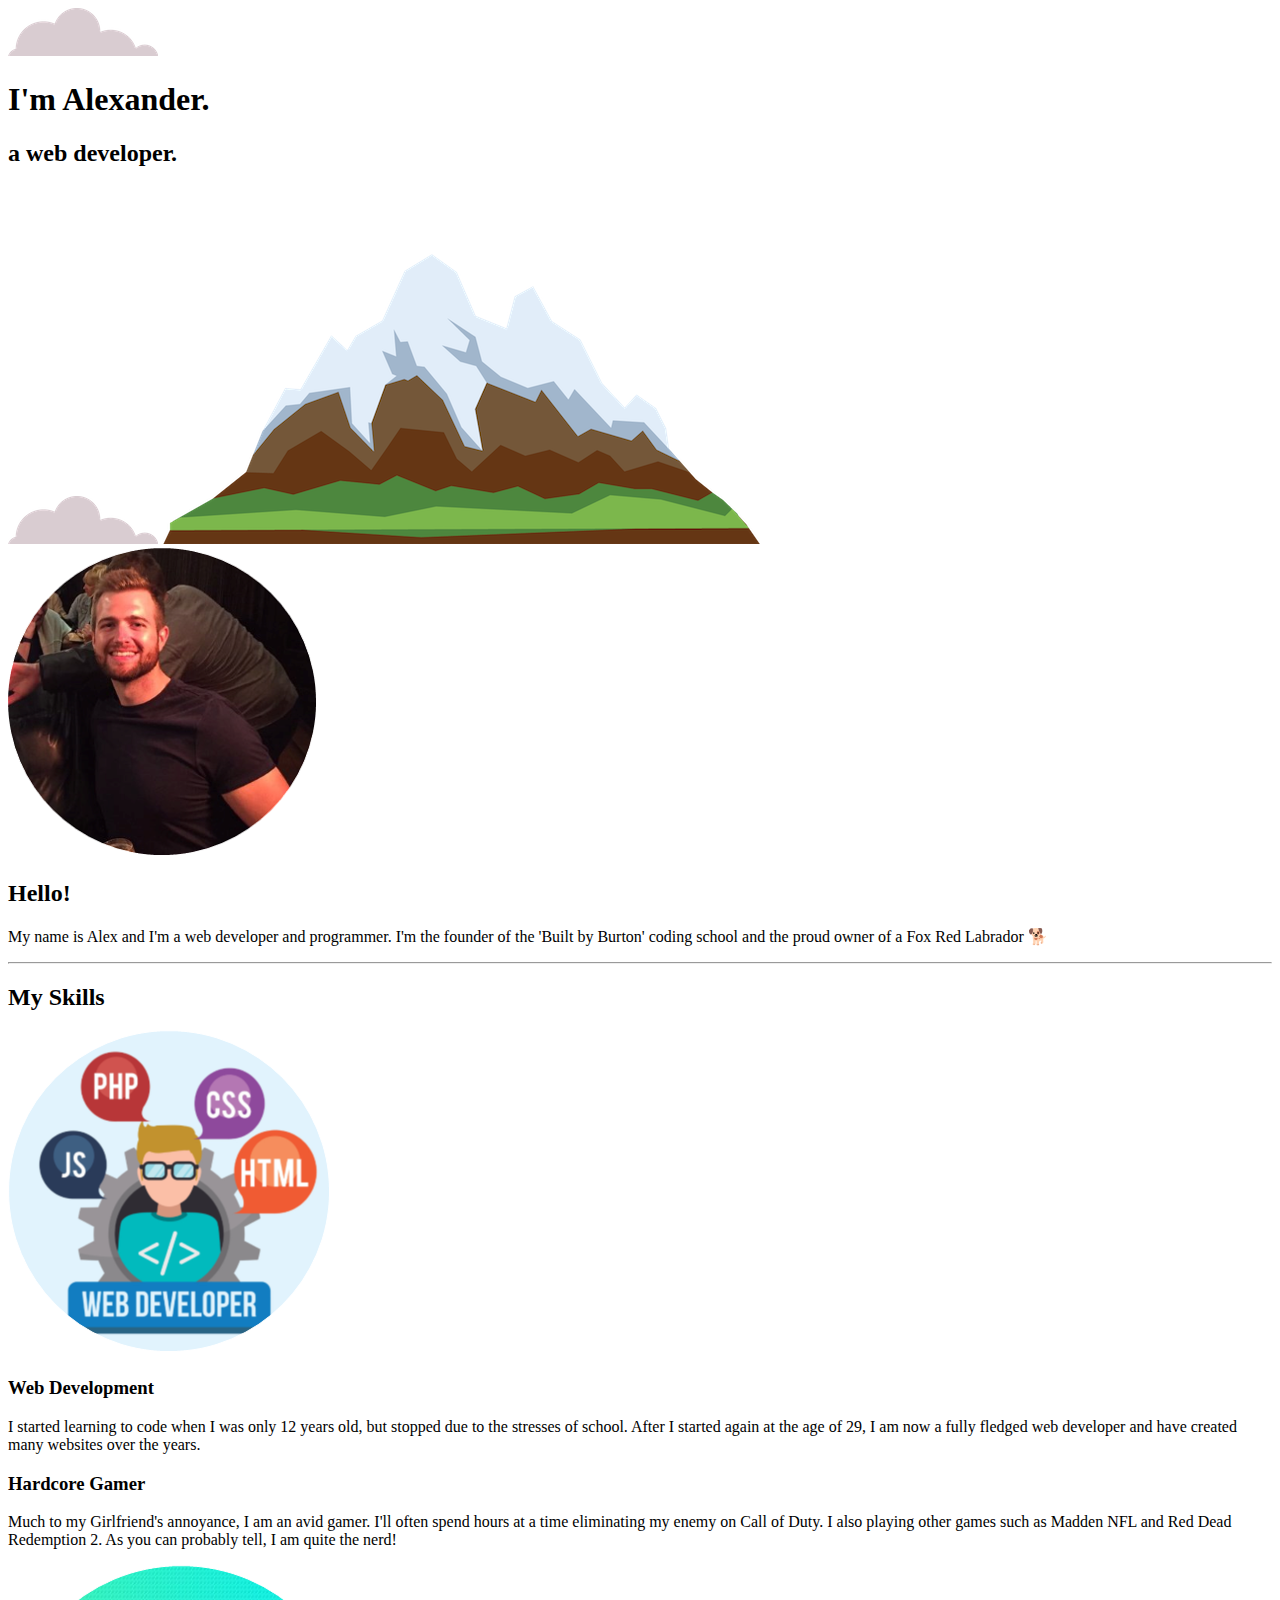
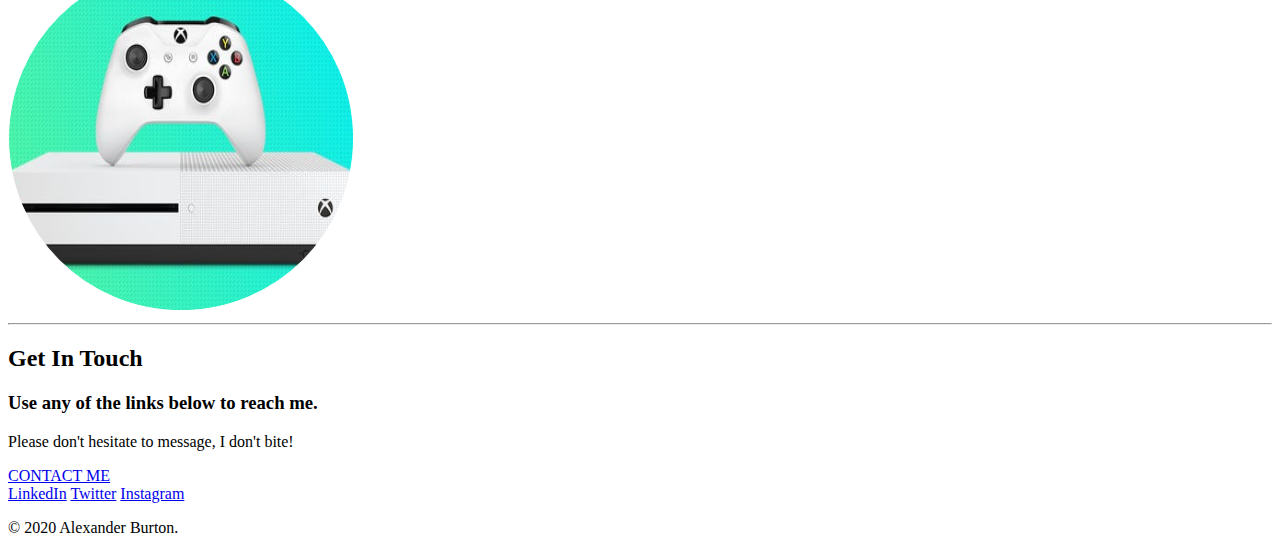
==== index.html @ faed3387 "Add files via upload" ====
<!DOCTYPE html>
<html lang="en" dir="ltr">

<head>
  <meta charset="utf-8">
  <title>Alexander Burton</title>
  <link rel="stylesheet" href="css/styles.css">
  <link rel="icon" href="favicon.ico">
  <link href="https://fonts.googleapis.com/css?family=Merriweather+Sans|Montserrat|Sacramento&display=swap" rel="stylesheet">
</head>

<body>
  <div class="top-container">
    <img class="top-cloud" src="images/cloud.png" alt="cloud-img">
    <h1>I'm Alexander.</h1>
    <h2>a web developer.</h2>
    <img class="bottom-cloud" src="images/cloud.png" alt="cloud-img">
    <img src="images/mountain.png" alt="mountain-img">
  </div>

  <div class="middle-container">
    <div class="profile">
      <img class="profpic" src="images/webdev-me.png" alt="Alexander Burton Profile Pictu">
      <h2>Hello!</h2>
      <p>My name is Alex and I'm a web developer and programmer. I'm the founder of the 'Built by Burton' coding school and the proud owner of a Fox Red Labrador 🐕</p>
    </div>
    <hr>

    <div class="skills">
      <h2>My Skills</h2>

      <div class="container">


          <img class="webdev" src="images/logo.png">


        <div class="text-col-left">
          <h3>Web Development</h3>
          <p>I started learning to code when I was only 12 years old, but stopped due to the stresses of school. After I started again at the age of 29, I am now a fully fledged web developer and have created many websites over the years.</p>
        </div>
      </div>

      <div class="container">
        <div class="text-col-right">
          <h3>Hardcore Gamer</h3>
      <p>Much to my Girlfriend's annoyance, I am an avid gamer. I'll often spend hours at a time eliminating my enemy on Call of Duty. I also playing other games such as Madden NFL and Red Dead Redemption 2. As you can probably tell, I am quite the nerd!</p>
        </div>


          <img class="xbox" src="images/logo2.png">

      </div>
    </div>

    <hr>

    <div class="contact-me">
      <h2>Get In Touch</h2>
      <h3>Use any of the links below to reach me.</h3>
      <p>Please don't hesitate to message, I don't bite!</p>
      <a class="btn" href="mailto:alexjacobburton90@gmail.com">CONTACT ME</a>
    </div>
  </div>


  <div class="bottom-container">
    <a class="footer-link" href="https://www.linkedin.com/in/alexander-burton-2596639a/">LinkedIn</a>
    <a class="footer-link" href="https://twitter.com/AlexBurton90">Twitter</a>
    <a class="footer-link" href="https://www.instagram.com/alexjacobburton/?hl=en">Instagram</a>
    <p class="footer">© 2020 Alexander Burton.</p>
  </div>

</body>

</html>
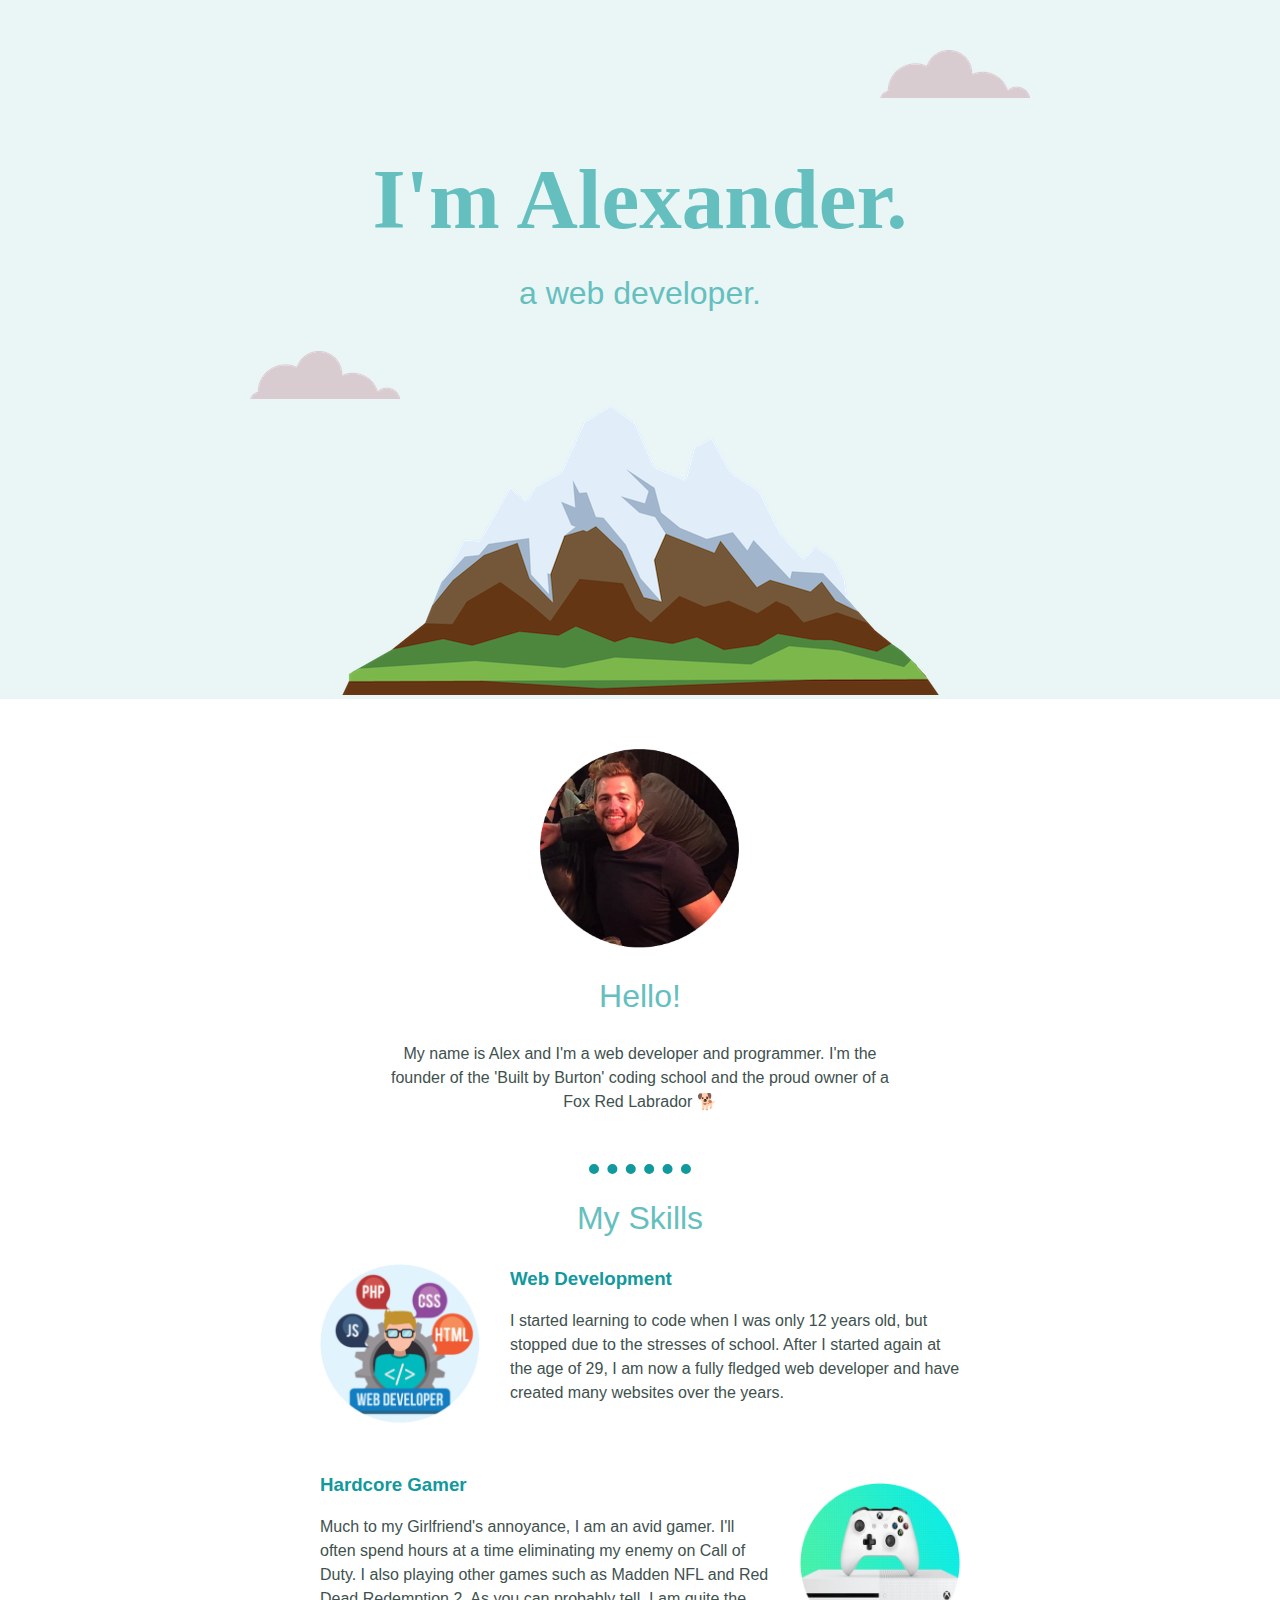
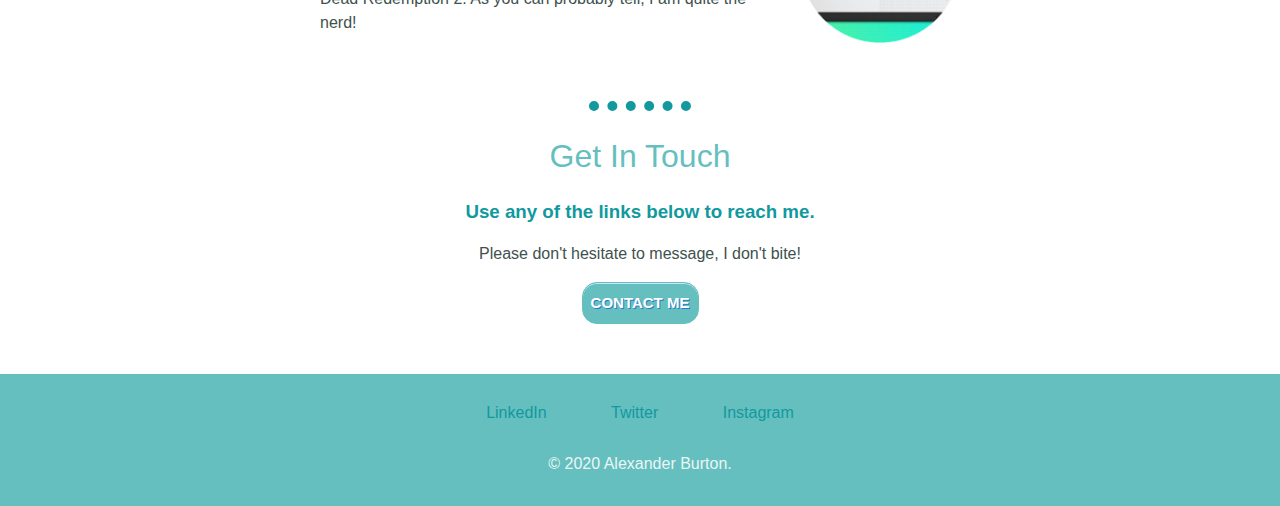
==== commit 5e4ceda0: "Update index.html" ====
--- a/index.html
+++ b/index.html
@@ -4,9 +4,9 @@
 <head>
   <meta charset="utf-8">
   <title>Alexander Burton</title>
-  <link rel="stylesheet" href="css/styles.css">
+  <link rel="stylesheet" href="CSS/styles.css">
   <link rel="icon" href="favicon.ico">
-  <link href="https://fonts.googleapis.com/css?family=Merriweather+Sans|Montserrat|Sacramento&display=swap" rel="stylesheet">
+  
 </head>
 
 <body>
@@ -20,7 +20,7 @@
 
   <div class="middle-container">
     <div class="profile">
-      <img class="profpic" src="images/webdev-me.png" alt="Alexander Burton Profile Pictu">
+      <img class="profpic" src="images/webdev-me.png" alt="Alexander Burton Profile Picture">
       <h2>Hello!</h2>
       <p>My name is Alex and I'm a web developer and programmer. I'm the founder of the 'Built by Burton' coding school and the proud owner of a Fox Red Labrador 🐕</p>
     </div>
--- a/CSS/styles.css
+++ b/CSS/styles.css
@@ -0,0 +1,189 @@
+/* TO REMOVE WHITE SPACE AT THE BOTTOM OF THE PAGE, SET THE FINAL ELEMENTS MARGIN TO ZERO,
+ OR SET HTML HEIGHT TO 100% */
+
+body {
+  margin: 0 auto 0 auto;
+  text-align: center;
+  font-family: 'Merriweather Sans', sans-serif;
+  color: #40514E;
+}
+
+h1 {
+  font-size: 85px;
+  color: #66BFBF;
+  margin: 50px auto 0 auto;
+  font-family: 'Sacramento', cursive;
+}
+
+h2 {
+  font-family: 'Montserrat', sans-serif;
+  font-weight: normal;
+  color: #66BFBF;
+  font-size: 2rem;
+}
+
+h3 {
+  font-family: 'Montserrat', sans-serif;
+  Color: #11999E;
+  margin-top: 0;
+}
+
+a {
+  color: #11999E;
+  font-family: 'Merriweather Sans', sans-serif;
+  text-decoration: none;
+}
+
+a:hover {
+  color: #EAF6F6;
+}
+
+hr {
+  border-width: 10px;
+  border-style: dotted none none none;
+  width: 8%;
+  color: #11999E;
+}
+
+p {
+  overflow: hidden;
+  line-height: 1.5;
+}
+
+.profile {
+  text-align: center;
+  width: 40%;
+  margin: 50px auto 50px auto;
+}
+
+.top-container {
+  background-color: #eaf6f6;
+  position: relative;
+  padding-top: 100px;
+}
+
+.middle-container {}
+
+.bottom-container {
+  background-color: #66BFBF;
+  margin-bottom: 0;
+  padding: 30px;
+}
+
+.top-cloud {
+  position: absolute;
+  right: 250px;
+  top: 50px;
+}
+
+.bottom-cloud {
+  position: absolute;
+  left: 250px;
+  bottom: 300px;
+}
+
+/* SET IMG OUTSIDE THEIR OWN DIV, MAKE SEPARATE DIV FOR TEXT COLUMN, MAKE WIDTH 100% AND SHOULD WORK! */
+
+.container {
+  display: flex;
+  align-items: center;
+  text-align: left;
+  width: 50%;
+  margin: 0 auto 50px auto;
+}
+
+.text-col-left {
+  margin-left: 30px;
+  width: 100%;
+}
+
+ .text-col-right {
+  margin-right: 30px;
+  width: 100%;
+}
+
+.xbox {
+  width: 25%;
+  height: 25%;
+}
+
+.webdev {
+  width: 25%;
+  height: 25%;
+}
+
+
+
+
+    /* SET THE DIV CONTAINER HOUSING THE IMAGE TO OVERFLOW AUTO TO MAKE IT ONE BIG BOX, MUCH EASIER TO
+  POSITION TEXT AND HRS BELOW IT! */
+
+
+.profpic {
+  width: 200px;
+}
+
+.contact-me {
+  margin-bottom: 50px;
+}
+
+.footer-link {
+  padding: 0 30px 0 30px;
+  position: relative;
+  display: inline;
+}
+
+.btn {
+	-moz-box-shadow:inset 0px 1px 0px 0px #cae3fc;
+	-webkit-box-shadow:inset 0px 1px 0px 0px #cae3fc;
+	box-shadow:inset 0px 1px 0px 0px #cae3fc;
+	background:-webkit-gradient( linear, left top, left bottom, color-stop(0.05, #66BFBF), color-stop(1, #66BFBF) );
+	background:-moz-linear-gradient( center top, #79bbff 5%, #4197ee 100% );
+	filter:progid:DXImageTransform.Microsoft.gradient(startColorstr='#79bbff', endColorstr='#66BFBF');
+	background-color:#66BFBF;
+	-webkit-border-top-left-radius:15px;
+	-moz-border-radius-topleft:15px;
+	border-top-left-radius:15px;
+	-webkit-border-top-right-radius:15px;
+	-moz-border-radius-topright:15px;
+	border-top-right-radius:15px;
+	-webkit-border-bottom-right-radius:15px;
+	-moz-border-radius-bottomright:15px;
+	border-bottom-right-radius:15px;
+	-webkit-border-bottom-left-radius:15px;
+	-moz-border-radius-bottomleft:15px;
+	border-bottom-left-radius:15px;
+	text-indent:0px;
+	border:1px solid #66BFBF;
+	display:inline-block;
+	color:#ffffff;
+	font-family:Arial;
+	font-size:15px;
+	font-weight:bold;
+	font-style:normal;
+	height:40px;
+	line-height:40px;
+	width:115px;
+	text-decoration:none;
+	text-align:center;
+	text-shadow:1px 1px 0px #287ace;
+}
+.btn:hover {
+	background:-webkit-gradient( linear, left top, left bottom, color-stop(0.05, #11999E), color-stop(1, #11999E) );
+	background:-moz-linear-gradient( center top, #11999E 5%, #11999E 100% );
+	filter:progid:DXImageTransform.Microsoft.gradient(startColorstr='#4197ee', endColorstr='#79bbff');
+	background-color:#4197ee;
+}
+
+.btn:active {
+	position:relative;
+	top:1px;
+}
+
+/* TO REMOVE WHITE SPACE AT THE BOTTOM OF THE PAGE, SET THE FINAL ELEMENTS MARGIN TO ZERO,
+ OR SET HTML HEIGHT TO 100% */
+
+.footer {
+  color: #EAF6F6;
+  margin: 30px 0 0 0;
+}
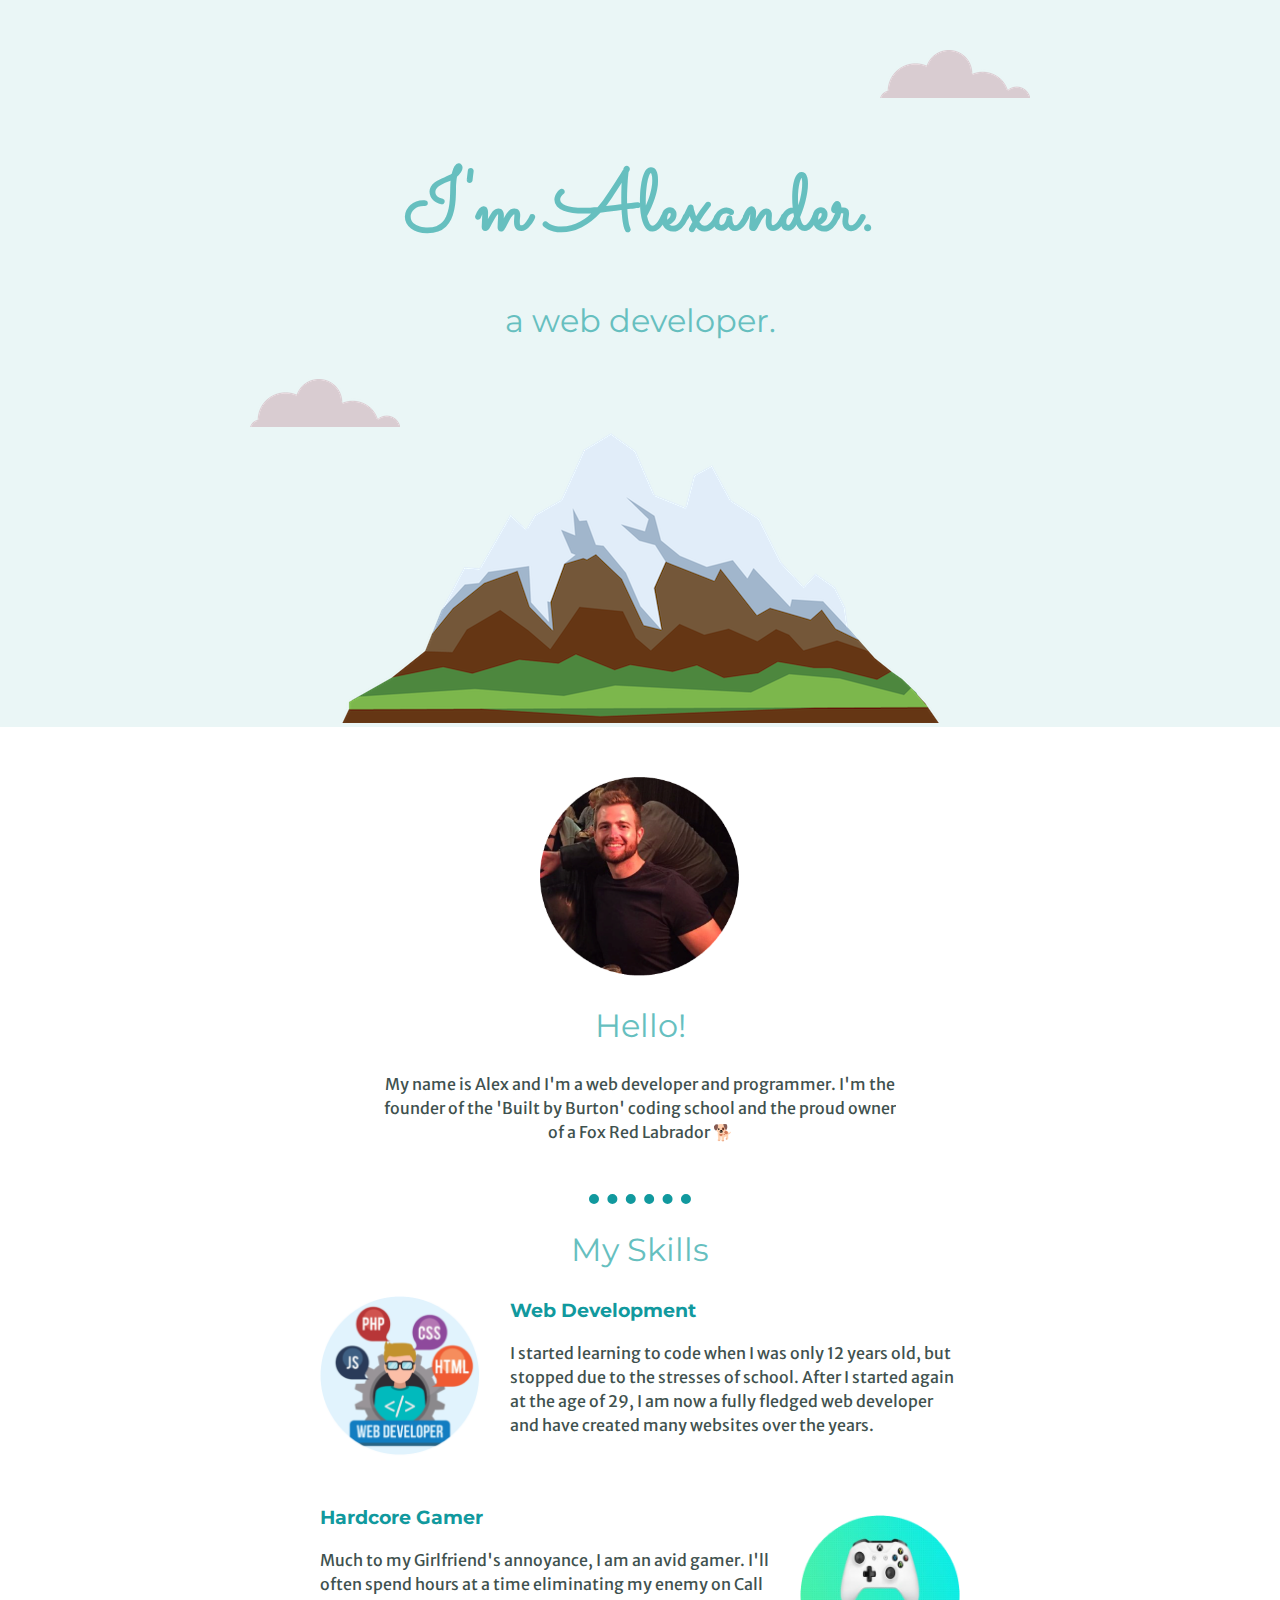
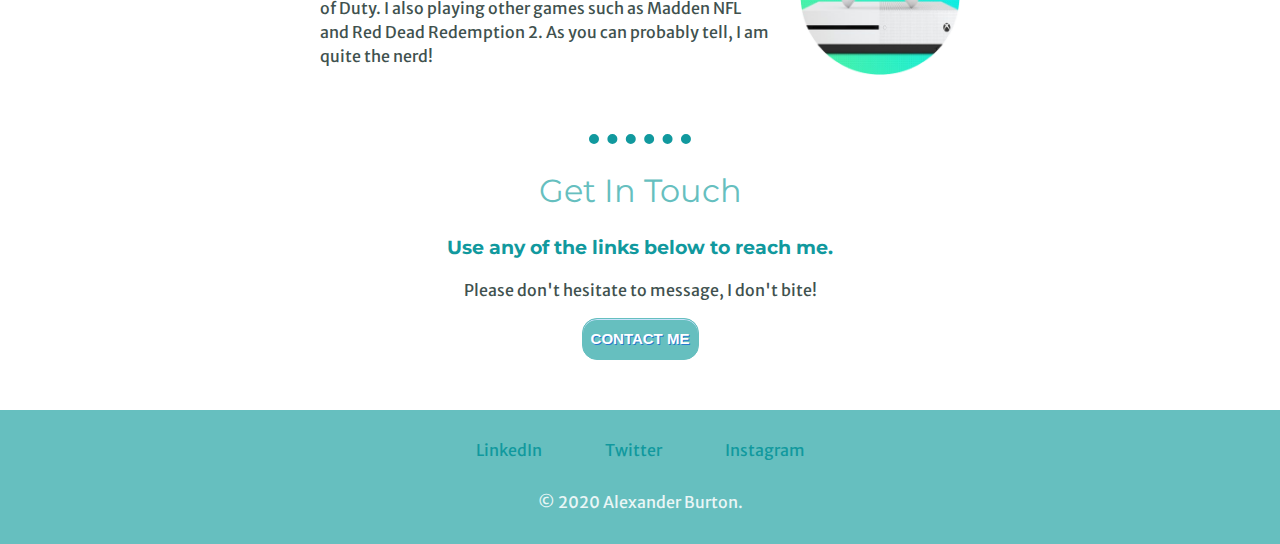
==== commit 5c6b39bd: "Update index.html" ====
--- a/index.html
+++ b/index.html
@@ -6,6 +6,7 @@
   <title>Alexander Burton</title>
   <link rel="stylesheet" href="CSS/styles.css">
   <link rel="icon" href="favicon.ico">
+  <link href="https://fonts.googleapis.com/css?family=Merriweather+Sans|Montserrat|Sacramento&display=swap" rel="stylesheet">
   
 </head>
 
